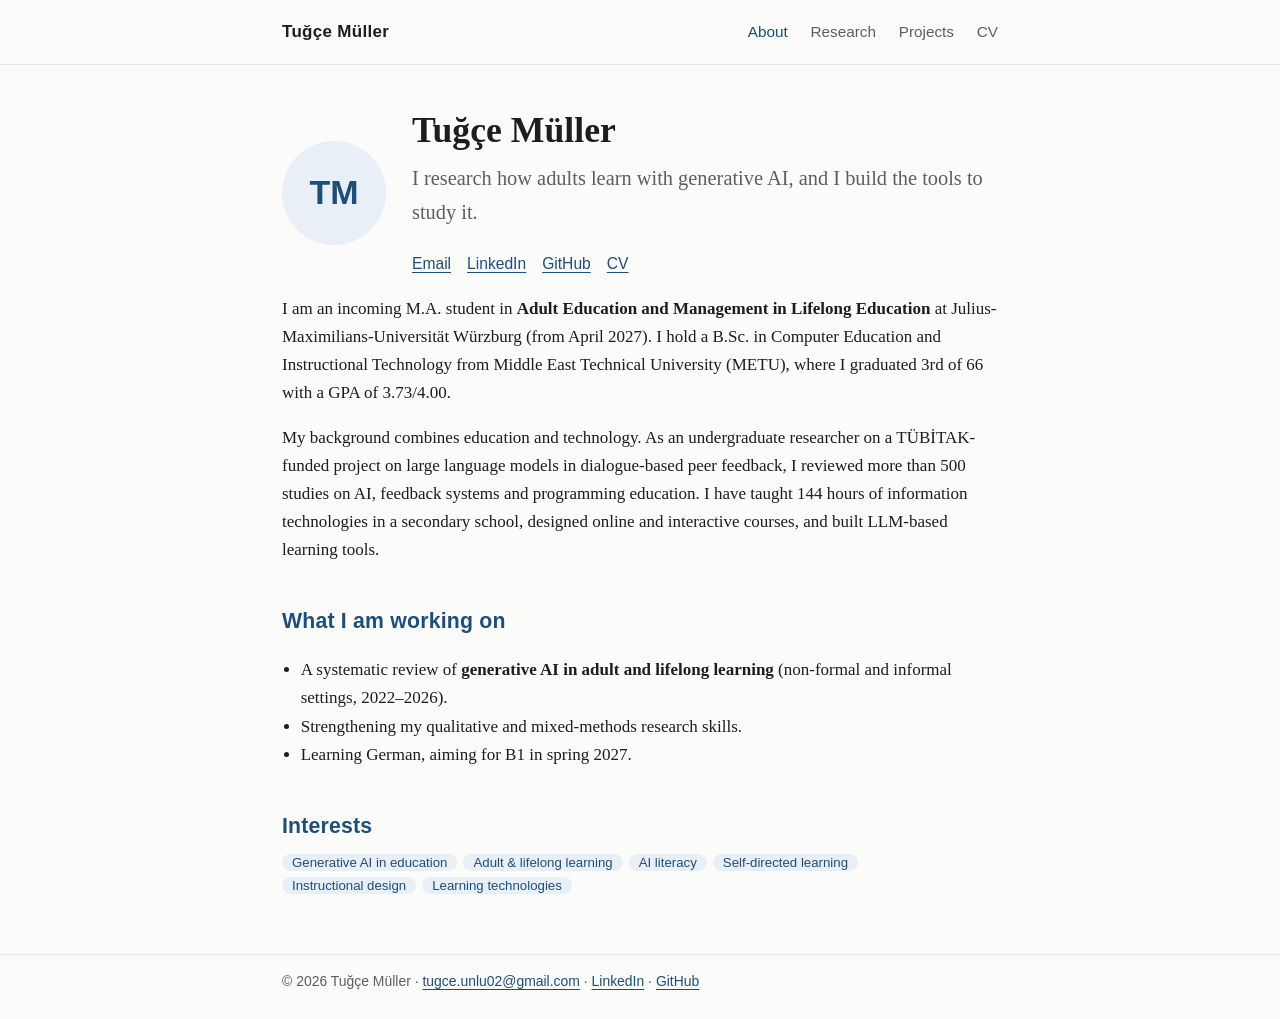
==== index.html @ cf30891e "Add files via upload" ====
<!DOCTYPE html>
<html lang="en">
<head>
<meta charset="utf-8">
<meta name="viewport" content="width=device-width, initial-scale=1">
<title>Tuğçe Müller – AI in adult and lifelong learning</title>
<meta name="description" content="Tuğçe Müller – researching generative AI in adult and lifelong learning. Incoming M.A. student in Adult Education at JMU Würzburg.">
<link rel="stylesheet" href="style.css">
</head>
<body>
<header class="site"><div class="inner">
  <a class="brand" href="index.html">Tuğçe Müller</a>
  <nav>
    <a href="index.html" aria-current="page">About</a>
    <a href="research.html">Research</a>
    <a href="projects.html">Projects</a>
    <a href="cv.html">CV</a>
  </nav>
</div></header>
<main>

<div class="hero">
  <div class="avatar" aria-hidden="true">TM</div>
  <div>
    <h1>Tuğçe Müller</h1>
    <p class="lead">I research how adults learn with generative AI, and I build the tools to study it.</p>
    <div class="links">
      <a href="mailto:tugce.unlu02@gmail.com">Email</a>
      <a href="https://www.linkedin.com/in/tugceunlu2023">LinkedIn</a>
      <a href="https://github.com/tugceunlu">GitHub</a>
      <a href="cv.html">CV</a>
    </div>
  </div>
</div>

<p>I am an incoming M.A. student in <strong>Adult Education and Management in Lifelong Education</strong> at Julius-Maximilians-Universität Würzburg (from April 2027). I hold a B.Sc. in Computer Education and Instructional Technology from Middle East Technical University (METU), where I graduated 3rd of 66 with a GPA of 3.73/4.00.</p>

<p>My background combines education and technology. As an undergraduate researcher on a TÜBİTAK-funded project on large language models in dialogue-based peer feedback, I reviewed more than 500 studies on AI, feedback systems and programming education. I have taught 144 hours of information technologies in a secondary school, designed online and interactive courses, and built LLM-based learning tools.</p>

<h2>What I am working on</h2>
<ul class="clean">
  <li>A systematic review of <strong>generative AI in adult and lifelong learning</strong> (non-formal and informal settings, 2022–2026).</li>
  <li>Strengthening my qualitative and mixed-methods research skills.</li>
  <li>Learning German, aiming for B1 in spring 2027.</li>
</ul>

<h2>Interests</h2>
<div class="tags">
  <span>Generative AI in education</span><span>Adult &amp; lifelong learning</span><span>AI literacy</span><span>Self-directed learning</span><span>Instructional design</span><span>Learning technologies</span>
</div>
</main>
<footer><div class="inner">© 2026 Tuğçe Müller · <a href="mailto:tugce.unlu02@gmail.com">tugce.unlu02@gmail.com</a> · <a href="https://www.linkedin.com/in/tugceunlu2023">LinkedIn</a> · <a href="https://github.com/tugceunlu">GitHub</a></div></footer>
</body>
</html>
---- style.css ----
:root {
  --ink: #1d1d1f;
  --muted: #5a5f66;
  --accent: #1f4e79;
  --accent-soft: #e8eff6;
  --line: #e3e5e8;
  --bg: #fbfbfa;
  --max: 760px;
}
@media (prefers-color-scheme: dark) {
  :root { --ink: #ececec; --muted: #a4a9b0; --accent: #8ab4dd; --accent-soft: #1d2a36; --line: #2c3036; --bg: #141518; }
}
* { box-sizing: border-box; }
html { font-size: 17px; }
body {
  margin: 0; background: var(--bg); color: var(--ink);
  font-family: "Iowan Old Style", "Palatino Linotype", Georgia, serif;
  line-height: 1.65;
}
a { color: var(--accent); text-underline-offset: 3px; }
header.site {
  border-bottom: 1px solid var(--line);
  font-family: -apple-system, "Helvetica Neue", Arial, sans-serif;
}
header.site .inner, main, footer .inner { max-width: var(--max); margin: 0 auto; padding: 0 22px; }
header.site .inner { display: flex; align-items: center; justify-content: space-between; height: 64px; gap: 16px; flex-wrap: wrap; }
.brand { font-weight: 700; color: var(--ink); text-decoration: none; letter-spacing: .3px; }
nav a { color: var(--muted); text-decoration: none; margin-left: 18px; font-size: .9rem; }
nav a[aria-current="page"], nav a:hover { color: var(--accent); }
main { padding-top: 44px; padding-bottom: 60px; }
h1 { font-size: 2.1rem; line-height: 1.2; margin: 0 0 10px; }
h2 { font-size: 1.25rem; margin: 40px 0 10px; color: var(--accent); font-family: -apple-system, "Helvetica Neue", Arial, sans-serif; letter-spacing: .2px; }
h3 { font-size: 1.05rem; margin: 22px 0 4px; font-family: -apple-system, "Helvetica Neue", Arial, sans-serif; }
.lead { font-size: 1.2rem; color: var(--muted); margin: 0 0 22px; }
.hero { display: flex; gap: 26px; align-items: center; margin-bottom: 18px; }
.avatar {
  flex: 0 0 104px; width: 104px; height: 104px; border-radius: 50%;
  background: var(--accent-soft); color: var(--accent);
  display: grid; place-items: center;
  font: 700 2rem -apple-system, "Helvetica Neue", Arial, sans-serif;
  object-fit: cover;
}
.links { font-family: -apple-system, "Helvetica Neue", Arial, sans-serif; font-size: .92rem; display: flex; flex-wrap: wrap; gap: 8px 16px; }
.card { border: 1px solid var(--line); border-radius: 10px; padding: 16px 18px; margin: 14px 0; }
.card h3 { margin-top: 0; }
.meta { color: var(--muted); font-size: .88rem; font-family: -apple-system, "Helvetica Neue", Arial, sans-serif; }
.tags { margin-top: 8px; display: flex; flex-wrap: wrap; gap: 6px; }
.tags span { background: var(--accent-soft); color: var(--accent); border-radius: 999px; padding: 1px 10px; font: .78rem -apple-system, "Helvetica Neue", Arial, sans-serif; }
ul.clean { padding-left: 1.1rem; }
.timeline .item { display: grid; grid-template-columns: 130px 1fr; gap: 14px; padding: 8px 0; border-top: 1px solid var(--line); }
.timeline .when { color: var(--muted); font: .88rem -apple-system, "Helvetica Neue", Arial, sans-serif; padding-top: 3px; }
.btn { display: inline-block; border: 1px solid var(--accent); border-radius: 8px; padding: 6px 14px; text-decoration: none; font: .92rem -apple-system, "Helvetica Neue", Arial, sans-serif; }
footer { border-top: 1px solid var(--line); color: var(--muted); font: .82rem -apple-system, "Helvetica Neue", Arial, sans-serif; }
footer .inner { padding-top: 18px; padding-bottom: 30px; }
@media (max-width: 600px) {
  .hero { flex-direction: column; align-items: flex-start; }
  .timeline .item { grid-template-columns: 1fr; gap: 0; }
  nav a { margin: 0 14px 0 0; }
  header.site .inner { height: auto; padding-top: 12px; padding-bottom: 12px; }
}
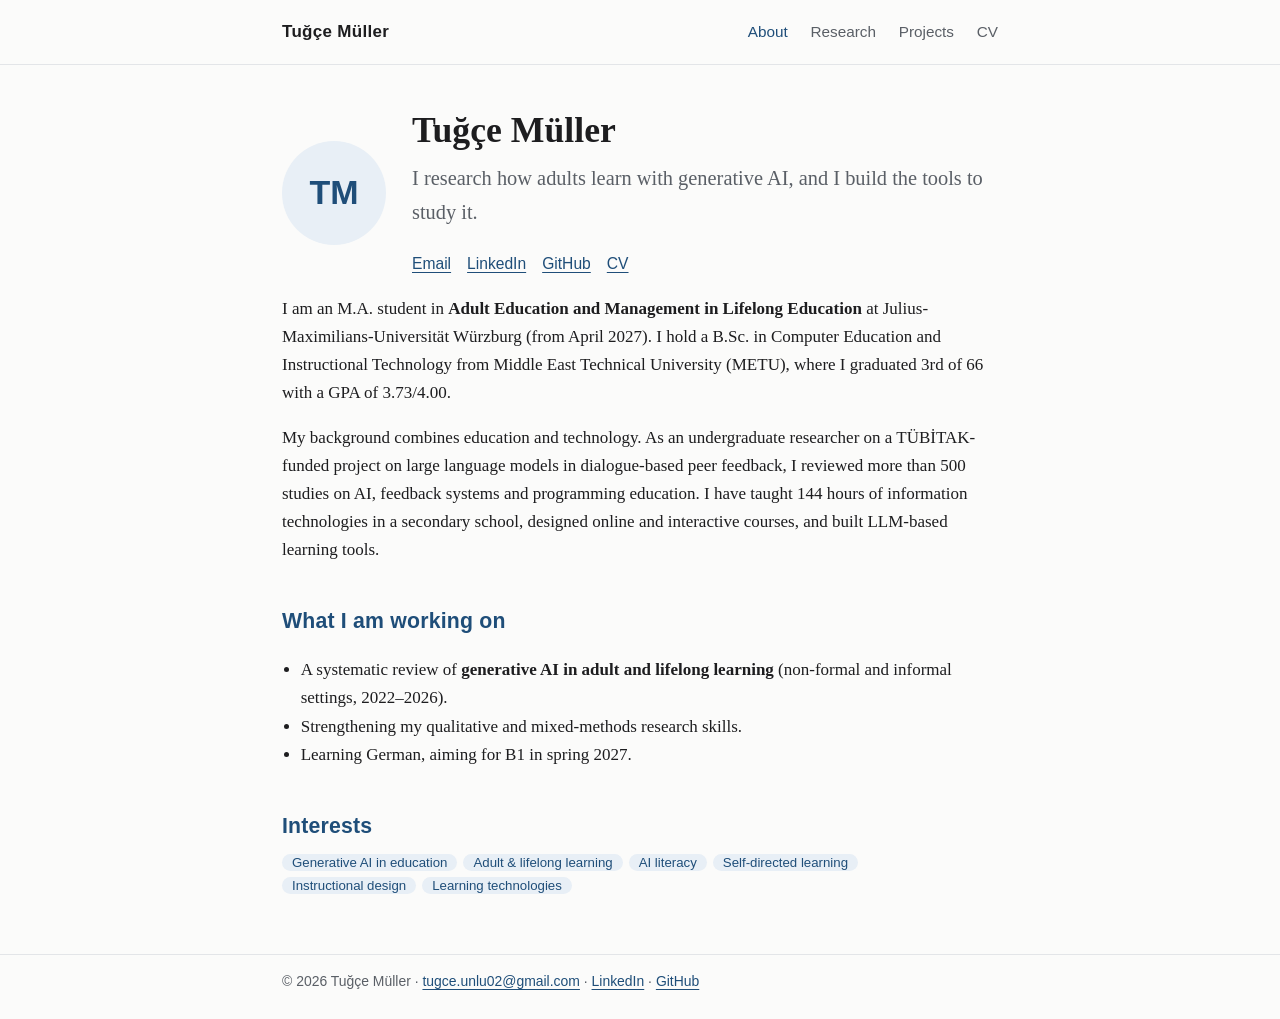
==== commit 6248d012: "Wording update" ====
--- a/index.html
+++ b/index.html
@@ -3,8 +3,8 @@
 <head>
 <meta charset="utf-8">
 <meta name="viewport" content="width=device-width, initial-scale=1">
-<title>Tuğçe Müller – AI in adult and lifelong learning</title>
-<meta name="description" content="Tuğçe Müller – researching generative AI in adult and lifelong learning. Incoming M.A. student in Adult Education at JMU Würzburg.">
+<title>Tuğçe Müller · AI in adult and lifelong learning</title>
+<meta name="description" content="Tuğçe Müller: researching generative AI in adult and lifelong learning. M.A. student in Adult Education at JMU Würzburg.">
 <link rel="stylesheet" href="style.css">
 </head>
 <body>
@@ -25,7 +25,7 @@
     <h1>Tuğçe Müller</h1>
     <p class="lead">I research how adults learn with generative AI, and I build the tools to study it.</p>
     <div class="links">
-      <a href="mailto:tugce.unlu02@gmail.com">Email</a>
+      <a class="em" data-u="tugce.unlu02" data-d="gmail.com" href="#">Email</a>
       <a href="https://www.linkedin.com/in/tugceunlu2023">LinkedIn</a>
       <a href="https://github.com/tugceunlu">GitHub</a>
       <a href="cv.html">CV</a>
@@ -33,7 +33,7 @@
   </div>
 </div>
 
-<p>I am an incoming M.A. student in <strong>Adult Education and Management in Lifelong Education</strong> at Julius-Maximilians-Universität Würzburg (from April 2027). I hold a B.Sc. in Computer Education and Instructional Technology from Middle East Technical University (METU), where I graduated 3rd of 66 with a GPA of 3.73/4.00.</p>
+<p>I am an M.A. student in <strong>Adult Education and Management in Lifelong Education</strong> at Julius-Maximilians-Universität Würzburg (from April 2027). I hold a B.Sc. in Computer Education and Instructional Technology from Middle East Technical University (METU), where I graduated 3rd of 66 with a GPA of 3.73/4.00.</p>
 
 <p>My background combines education and technology. As an undergraduate researcher on a TÜBİTAK-funded project on large language models in dialogue-based peer feedback, I reviewed more than 500 studies on AI, feedback systems and programming education. I have taught 144 hours of information technologies in a secondary school, designed online and interactive courses, and built LLM-based learning tools.</p>
 
@@ -49,6 +49,7 @@
   <span>Generative AI in education</span><span>Adult &amp; lifelong learning</span><span>AI literacy</span><span>Self-directed learning</span><span>Instructional design</span><span>Learning technologies</span>
 </div>
 </main>
-<footer><div class="inner">© 2026 Tuğçe Müller · <a href="mailto:tugce.unlu02@gmail.com">tugce.unlu02@gmail.com</a> · <a href="https://www.linkedin.com/in/tugceunlu2023">LinkedIn</a> · <a href="https://github.com/tugceunlu">GitHub</a></div></footer>
+<footer><div class="inner">© 2026 Tuğçe Müller · <a class="em" data-u="tugce.unlu02" data-d="gmail.com" data-show="1" href="#">tugce.unlu02 [at] gmail.com</a> · <a href="https://www.linkedin.com/in/tugceunlu2023">LinkedIn</a> · <a href="https://github.com/tugceunlu">GitHub</a></div></footer>
+<script src="email.js"></script>
 </body>
 </html>
--- a/style.css
+++ b/style.css
@@ -58,3 +58,5 @@
   nav a { margin: 0 14px 0 0; }
   header.site .inner { height: auto; padding-top: 12px; padding-bottom: 12px; }
 }
+.card img.shot { width: 100%; border-radius: 8px; border: 1px solid var(--line); margin: 0 0 12px; display: block; }
+.card p.links { font-family: -apple-system, "Helvetica Neue", Arial, sans-serif; font-size: .92rem; }
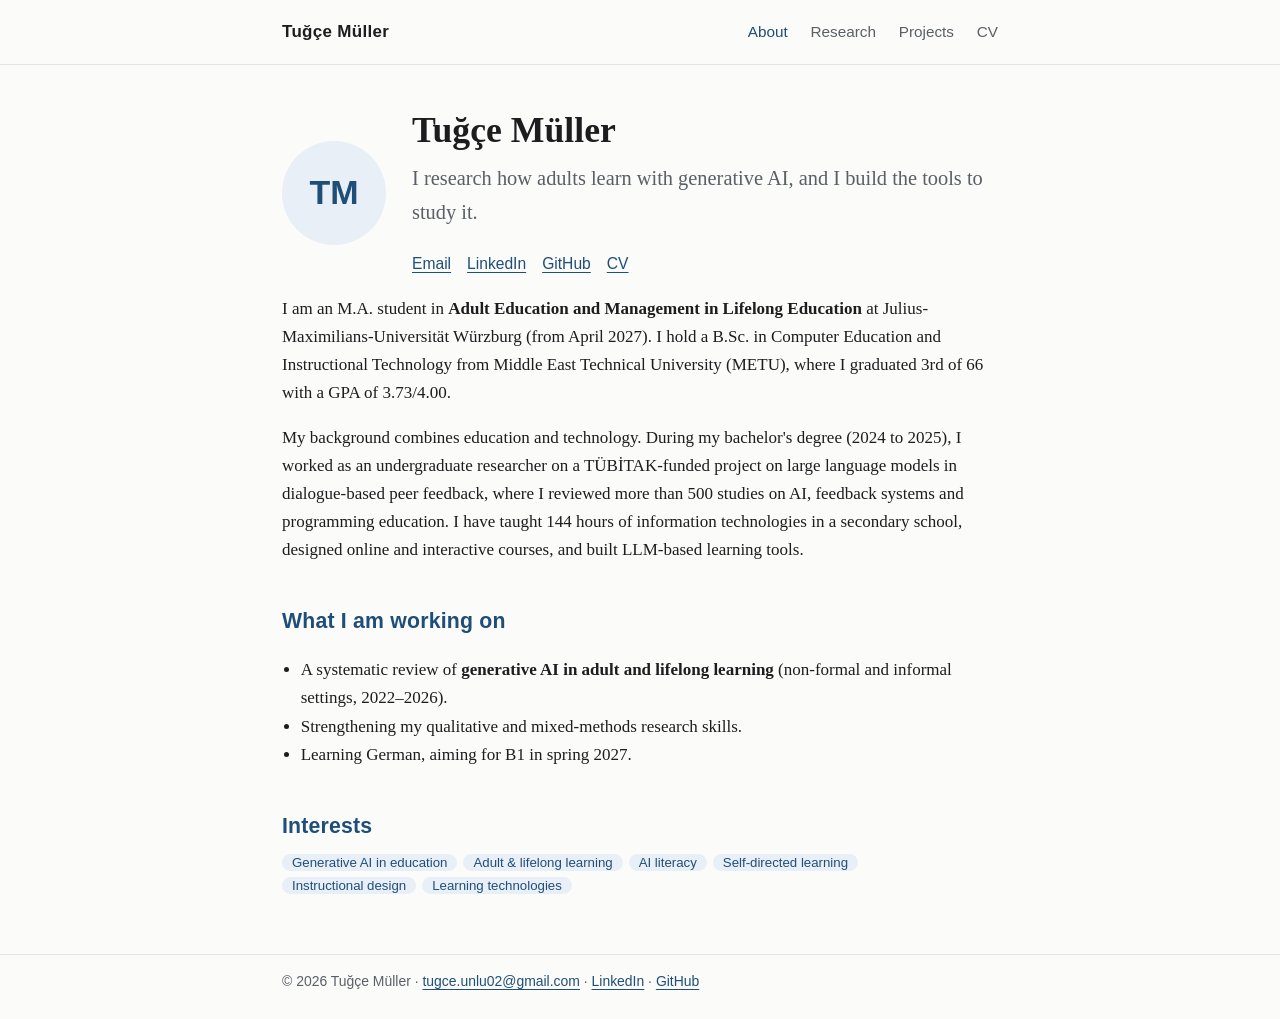
==== commit 751defde: "Wording update" ====
--- a/index.html
+++ b/index.html
@@ -35,7 +35,7 @@
 
 <p>I am an M.A. student in <strong>Adult Education and Management in Lifelong Education</strong> at Julius-Maximilians-Universität Würzburg (from April 2027). I hold a B.Sc. in Computer Education and Instructional Technology from Middle East Technical University (METU), where I graduated 3rd of 66 with a GPA of 3.73/4.00.</p>
 
-<p>My background combines education and technology. As an undergraduate researcher on a TÜBİTAK-funded project on large language models in dialogue-based peer feedback, I reviewed more than 500 studies on AI, feedback systems and programming education. I have taught 144 hours of information technologies in a secondary school, designed online and interactive courses, and built LLM-based learning tools.</p>
+<p>My background combines education and technology. During my bachelor's degree (2024 to 2025), I worked as an undergraduate researcher on a TÜBİTAK-funded project on large language models in dialogue-based peer feedback, where I reviewed more than 500 studies on AI, feedback systems and programming education. I have taught 144 hours of information technologies in a secondary school, designed online and interactive courses, and built LLM-based learning tools.</p>
 
 <h2>What I am working on</h2>
 <ul class="clean">
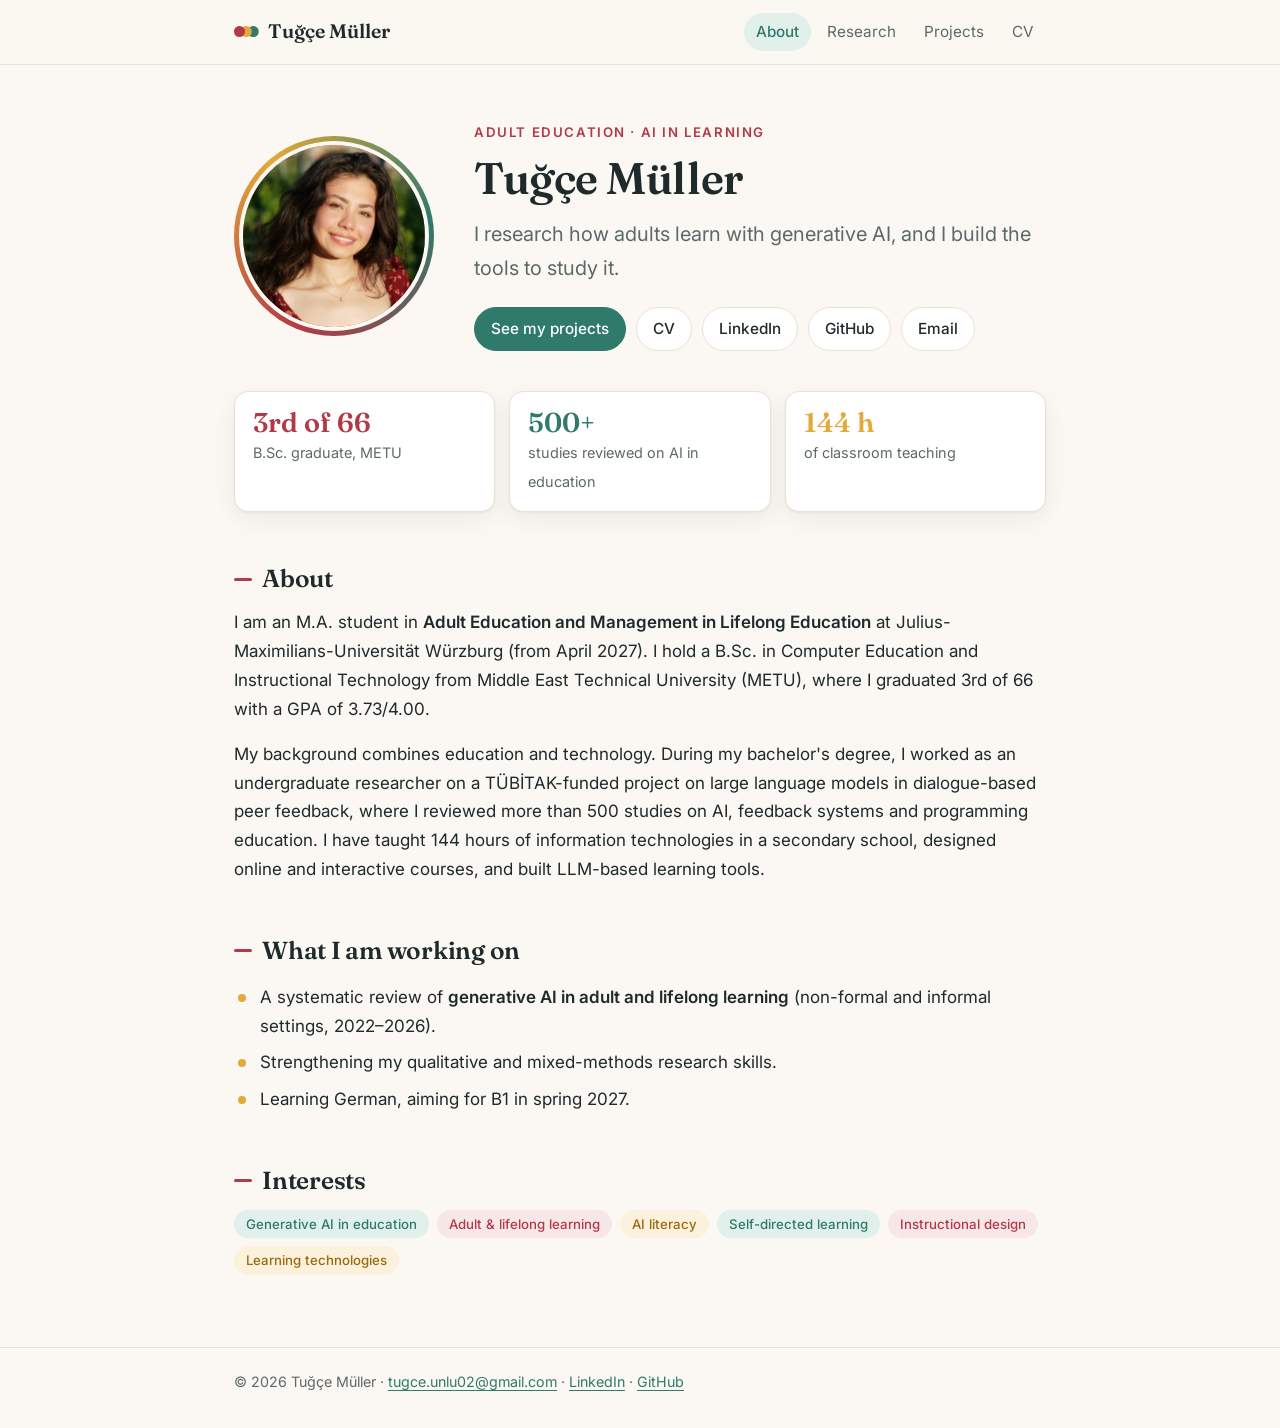
==== commit 76467a1b: "New design" ====
--- a/index.html
+++ b/index.html
@@ -5,6 +5,9 @@
 <meta name="viewport" content="width=device-width, initial-scale=1">
 <title>Tuğçe Müller · AI in adult and lifelong learning</title>
 <meta name="description" content="Tuğçe Müller: researching generative AI in adult and lifelong learning. M.A. student in Adult Education at JMU Würzburg.">
+<link rel="preconnect" href="https://fonts.googleapis.com">
+<link rel="preconnect" href="https://fonts.gstatic.com" crossorigin>
+<link href="https://fonts.googleapis.com/css2?family=Fraunces:opsz,wght@9..144,500;9..144,600&family=Inter:wght@400;500;600&display=swap" rel="stylesheet">
 <link rel="stylesheet" href="style.css">
 </head>
 <body>
@@ -20,22 +23,31 @@
 <main>
 
 <div class="hero">
-  <div class="avatar" aria-hidden="true">TM</div>
+  <div class="avatar"><img src="img/profile.jpg" alt="Tuğçe Müller" onerror="this.replaceWith(Object.assign(document.createElement('span'),{textContent:'TM'}))"></div>
   <div>
+    <p class="eyebrow">Adult education · AI in learning</p>
     <h1>Tuğçe Müller</h1>
     <p class="lead">I research how adults learn with generative AI, and I build the tools to study it.</p>
-    <div class="links">
-      <a class="em" data-u="tugce.unlu02" data-d="gmail.com" href="#">Email</a>
-      <a href="https://www.linkedin.com/in/tugceunlu2023">LinkedIn</a>
-      <a href="https://github.com/tugceunlu">GitHub</a>
-      <a href="cv.html">CV</a>
+    <div class="buttons">
+      <a class="btn primary" href="projects.html">See my projects</a>
+      <a class="btn" href="cv.html">CV</a>
+      <a class="btn" href="https://www.linkedin.com/in/tugceunlu2023">LinkedIn</a>
+      <a class="btn" href="https://github.com/tugceunlu">GitHub</a>
+      <a class="btn em" data-u="tugce.unlu02" data-d="gmail.com" href="#">Email</a>
     </div>
   </div>
 </div>
 
+<div class="facts">
+  <div class="fact"><b>3rd of 66</b><span>B.Sc. graduate, METU</span></div>
+  <div class="fact"><b>500+</b><span>studies reviewed on AI in education</span></div>
+  <div class="fact"><b>144 h</b><span>of classroom teaching</span></div>
+</div>
+
+<h2>About</h2>
 <p>I am an M.A. student in <strong>Adult Education and Management in Lifelong Education</strong> at Julius-Maximilians-Universität Würzburg (from April 2027). I hold a B.Sc. in Computer Education and Instructional Technology from Middle East Technical University (METU), where I graduated 3rd of 66 with a GPA of 3.73/4.00.</p>
 
-<p>My background combines education and technology. During my bachelor's degree (2024 to 2025), I worked as an undergraduate researcher on a TÜBİTAK-funded project on large language models in dialogue-based peer feedback, where I reviewed more than 500 studies on AI, feedback systems and programming education. I have taught 144 hours of information technologies in a secondary school, designed online and interactive courses, and built LLM-based learning tools.</p>
+<p>My background combines education and technology. During my bachelor's degree, I worked as an undergraduate researcher on a TÜBİTAK-funded project on large language models in dialogue-based peer feedback, where I reviewed more than 500 studies on AI, feedback systems and programming education. I have taught 144 hours of information technologies in a secondary school, designed online and interactive courses, and built LLM-based learning tools.</p>
 
 <h2>What I am working on</h2>
 <ul class="clean">
--- a/style.css
+++ b/style.css
@@ -1,62 +1,113 @@
+/* Tuğçe Müller · personal website
+   Palette: warm paper, deep ink, raspberry and teal accents, a touch of gold. */
 :root {
-  --ink: #1d1d1f;
-  --muted: #5a5f66;
-  --accent: #1f4e79;
-  --accent-soft: #e8eff6;
-  --line: #e3e5e8;
-  --bg: #fbfbfa;
-  --max: 760px;
+  --bg: #fbf8f3;
+  --surface: #ffffff;
+  --ink: #1e2a2b;
+  --muted: #5d6968;
+  --line: #e9e2d7;
+  --rose: #b23a48;
+  --rose-tint: #f8e7e9;
+  --teal: #2f7a6b;
+  --teal-tint: #e2f0ec;
+  --gold: #e3a93b;
+  --gold-tint: #fbf1dc;
+  --shadow: 0 1px 2px rgba(30, 42, 43, .05), 0 8px 24px rgba(30, 42, 43, .06);
+  --max: 860px;
+  --serif: "Fraunces", "Iowan Old Style", Georgia, serif;
+  --sans: "Inter", -apple-system, "Helvetica Neue", Arial, sans-serif;
 }
 @media (prefers-color-scheme: dark) {
-  :root { --ink: #ececec; --muted: #a4a9b0; --accent: #8ab4dd; --accent-soft: #1d2a36; --line: #2c3036; --bg: #141518; }
+  :root {
+    --bg: #121716; --surface: #19201f; --ink: #e9eeec; --muted: #9eaba8; --line: #283230;
+    --rose: #e57b88; --rose-tint: #2c1c1f; --teal: #6cc4af; --teal-tint: #15292a;
+    --gold: #f0c266; --gold-tint: #2a2416;
+    --shadow: 0 1px 2px rgba(0,0,0,.3), 0 8px 24px rgba(0,0,0,.25);
+  }
 }
+
 * { box-sizing: border-box; }
-html { font-size: 17px; }
-body {
-  margin: 0; background: var(--bg); color: var(--ink);
-  font-family: "Iowan Old Style", "Palatino Linotype", Georgia, serif;
-  line-height: 1.65;
+html { font-size: 17px; scroll-behavior: smooth; }
+body { margin: 0; background: var(--bg); color: var(--ink); font-family: var(--sans); line-height: 1.7; -webkit-font-smoothing: antialiased; }
+a { color: var(--teal); text-decoration-thickness: 1px; text-underline-offset: 3px; }
+a:hover { color: var(--rose); }
+strong { font-weight: 600; }
+
+/* header */
+header.site { position: sticky; top: 0; z-index: 10; background: color-mix(in srgb, var(--bg) 85%, transparent); backdrop-filter: saturate(160%) blur(10px); border-bottom: 1px solid var(--line); }
+header.site .inner, main, footer .inner { max-width: var(--max); margin: 0 auto; padding: 0 24px; }
+header.site .inner { display: flex; align-items: center; justify-content: space-between; height: 64px; gap: 16px; }
+.brand { font-family: var(--serif); font-weight: 600; font-size: 1.15rem; color: var(--ink); text-decoration: none; }
+.brand::before { content: ""; display: inline-block; width: .55em; height: .55em; border-radius: 50%; background: var(--rose); margin-right: .45em; box-shadow: .35em 0 0 var(--gold), .7em 0 0 var(--teal); margin-right: 1.2em; vertical-align: .08em; }
+nav { display: flex; gap: 4px; }
+nav a { color: var(--muted); text-decoration: none; font-size: .9rem; padding: 6px 12px; border-radius: 999px; }
+nav a:hover { color: var(--ink); background: var(--surface); }
+nav a[aria-current="page"] { color: var(--teal); background: var(--teal-tint); font-weight: 500; }
+
+/* type */
+main { padding-top: 56px; padding-bottom: 72px; }
+h1, h2, h3 { font-family: var(--serif); line-height: 1.2; letter-spacing: -.01em; }
+h1 { font-size: 2.6rem; font-weight: 600; margin: 0 0 12px; }
+h2 { font-size: 1.45rem; font-weight: 600; margin: 52px 0 14px; display: flex; align-items: center; gap: 10px; }
+h2::before { content: ""; width: 18px; height: 3px; border-radius: 3px; background: var(--rose); }
+h3 { font-size: 1.12rem; font-weight: 600; margin: 0 0 4px; }
+.lead { font-size: 1.18rem; color: var(--muted); margin: 0 0 22px; }
+p { margin: 0 0 16px; }
+
+/* hero */
+.hero { display: grid; grid-template-columns: 200px 1fr; gap: 40px; align-items: center; margin-bottom: 40px; }
+.avatar { width: 200px; height: 200px; border-radius: 50%; padding: 5px; background: conic-gradient(from 200deg, var(--rose), var(--gold), var(--teal), var(--rose)); }
+.avatar img, .avatar span { width: 100%; height: 100%; border-radius: 50%; object-fit: cover; display: grid; place-items: center; background: var(--surface); border: 4px solid var(--bg); font: 600 3rem var(--serif); color: var(--teal); }
+.eyebrow { font-size: .78rem; font-weight: 600; letter-spacing: .12em; text-transform: uppercase; color: var(--rose); margin: 0 0 8px; }
+.buttons { display: flex; flex-wrap: wrap; gap: 10px; }
+.btn { display: inline-flex; align-items: center; gap: 6px; padding: 8px 16px; border-radius: 999px; font-size: .9rem; font-weight: 500; text-decoration: none; border: 1px solid var(--line); color: var(--ink); background: var(--surface); transition: transform .15s, border-color .15s; }
+.btn:hover { transform: translateY(-1px); border-color: var(--teal); color: var(--teal); }
+.btn.primary { background: var(--teal); border-color: var(--teal); color: #fff; }
+.btn.primary:hover { background: var(--rose); border-color: var(--rose); color: #fff; }
+
+/* facts */
+.facts { display: grid; grid-template-columns: repeat(3, 1fr); gap: 14px; margin: 8px 0 8px; }
+.fact { background: var(--surface); border: 1px solid var(--line); border-radius: 14px; padding: 16px 18px; box-shadow: var(--shadow); }
+.fact b { display: block; font: 600 1.6rem var(--serif); color: var(--rose); line-height: 1.1; }
+.fact:nth-child(2) b { color: var(--teal); }
+.fact:nth-child(3) b { color: var(--gold); }
+.fact span { font-size: .85rem; color: var(--muted); }
+
+/* cards */
+.card { background: var(--surface); border: 1px solid var(--line); border-radius: 16px; padding: 22px 24px; margin: 16px 0; box-shadow: var(--shadow); transition: transform .2s, box-shadow .2s; }
+.card:hover { transform: translateY(-2px); box-shadow: 0 2px 4px rgba(30,42,43,.06), 0 14px 32px rgba(30,42,43,.09); }
+.card img.shot { width: 100%; border-radius: 10px; border: 1px solid var(--line); margin: 0 0 16px; display: block; }
+.meta { color: var(--muted); font-size: .86rem; margin: 0 0 10px; }
+.card p.links { font-size: .92rem; margin: 12px 0 0; }
+.card p.links a { font-weight: 500; }
+
+/* tags */
+.tags { margin-top: 10px; display: flex; flex-wrap: wrap; gap: 8px; }
+.tags span { background: var(--teal-tint); color: var(--teal); border-radius: 999px; padding: 3px 12px; font-size: .78rem; font-weight: 500; }
+.tags span:nth-child(3n+2) { background: var(--rose-tint); color: var(--rose); }
+.tags span:nth-child(3n) { background: var(--gold-tint); color: #9a6a10; }
+@media (prefers-color-scheme: dark) { .tags span:nth-child(3n) { color: var(--gold); } }
+
+/* lists, timeline */
+ul.clean { padding-left: 0; list-style: none; }
+ul.clean li { padding-left: 26px; position: relative; margin: 8px 0; }
+ul.clean li::before { content: ""; position: absolute; left: 4px; top: .65em; width: 8px; height: 8px; border-radius: 50%; background: var(--gold); }
+.timeline .item { display: grid; grid-template-columns: 130px 1fr; gap: 18px; padding: 14px 0; border-top: 1px solid var(--line); }
+.timeline .when { color: var(--rose); font-size: .86rem; font-weight: 500; padding-top: 2px; }
+
+/* footer */
+footer { border-top: 1px solid var(--line); color: var(--muted); font-size: .84rem; }
+footer .inner { padding-top: 22px; padding-bottom: 34px; }
+
+@media (max-width: 680px) {
+  html { font-size: 16px; }
+  header.site .inner { height: auto; flex-direction: column; align-items: flex-start; padding-top: 12px; padding-bottom: 10px; gap: 6px; }
+  nav { margin-left: -12px; }
+  main { padding-top: 36px; }
+  h1 { font-size: 2.1rem; }
+  .hero { grid-template-columns: 1fr; gap: 24px; }
+  .avatar { width: 150px; height: 150px; }
+  .facts { grid-template-columns: 1fr; }
+  .timeline .item { grid-template-columns: 1fr; gap: 2px; }
 }
-a { color: var(--accent); text-underline-offset: 3px; }
-header.site {
-  border-bottom: 1px solid var(--line);
-  font-family: -apple-system, "Helvetica Neue", Arial, sans-serif;
-}
-header.site .inner, main, footer .inner { max-width: var(--max); margin: 0 auto; padding: 0 22px; }
-header.site .inner { display: flex; align-items: center; justify-content: space-between; height: 64px; gap: 16px; flex-wrap: wrap; }
-.brand { font-weight: 700; color: var(--ink); text-decoration: none; letter-spacing: .3px; }
-nav a { color: var(--muted); text-decoration: none; margin-left: 18px; font-size: .9rem; }
-nav a[aria-current="page"], nav a:hover { color: var(--accent); }
-main { padding-top: 44px; padding-bottom: 60px; }
-h1 { font-size: 2.1rem; line-height: 1.2; margin: 0 0 10px; }
-h2 { font-size: 1.25rem; margin: 40px 0 10px; color: var(--accent); font-family: -apple-system, "Helvetica Neue", Arial, sans-serif; letter-spacing: .2px; }
-h3 { font-size: 1.05rem; margin: 22px 0 4px; font-family: -apple-system, "Helvetica Neue", Arial, sans-serif; }
-.lead { font-size: 1.2rem; color: var(--muted); margin: 0 0 22px; }
-.hero { display: flex; gap: 26px; align-items: center; margin-bottom: 18px; }
-.avatar {
-  flex: 0 0 104px; width: 104px; height: 104px; border-radius: 50%;
-  background: var(--accent-soft); color: var(--accent);
-  display: grid; place-items: center;
-  font: 700 2rem -apple-system, "Helvetica Neue", Arial, sans-serif;
-  object-fit: cover;
-}
-.links { font-family: -apple-system, "Helvetica Neue", Arial, sans-serif; font-size: .92rem; display: flex; flex-wrap: wrap; gap: 8px 16px; }
-.card { border: 1px solid var(--line); border-radius: 10px; padding: 16px 18px; margin: 14px 0; }
-.card h3 { margin-top: 0; }
-.meta { color: var(--muted); font-size: .88rem; font-family: -apple-system, "Helvetica Neue", Arial, sans-serif; }
-.tags { margin-top: 8px; display: flex; flex-wrap: wrap; gap: 6px; }
-.tags span { background: var(--accent-soft); color: var(--accent); border-radius: 999px; padding: 1px 10px; font: .78rem -apple-system, "Helvetica Neue", Arial, sans-serif; }
-ul.clean { padding-left: 1.1rem; }
-.timeline .item { display: grid; grid-template-columns: 130px 1fr; gap: 14px; padding: 8px 0; border-top: 1px solid var(--line); }
-.timeline .when { color: var(--muted); font: .88rem -apple-system, "Helvetica Neue", Arial, sans-serif; padding-top: 3px; }
-.btn { display: inline-block; border: 1px solid var(--accent); border-radius: 8px; padding: 6px 14px; text-decoration: none; font: .92rem -apple-system, "Helvetica Neue", Arial, sans-serif; }
-footer { border-top: 1px solid var(--line); color: var(--muted); font: .82rem -apple-system, "Helvetica Neue", Arial, sans-serif; }
-footer .inner { padding-top: 18px; padding-bottom: 30px; }
-@media (max-width: 600px) {
-  .hero { flex-direction: column; align-items: flex-start; }
-  .timeline .item { grid-template-columns: 1fr; gap: 0; }
-  nav a { margin: 0 14px 0 0; }
-  header.site .inner { height: auto; padding-top: 12px; padding-bottom: 12px; }
-}
-.card img.shot { width: 100%; border-radius: 8px; border: 1px solid var(--line); margin: 0 0 12px; display: block; }
-.card p.links { font-family: -apple-system, "Helvetica Neue", Arial, sans-serif; font-size: .92rem; }
+@media (prefers-color-scheme: dark) { .btn.primary, .btn.primary:hover { color: #0f1514; } }
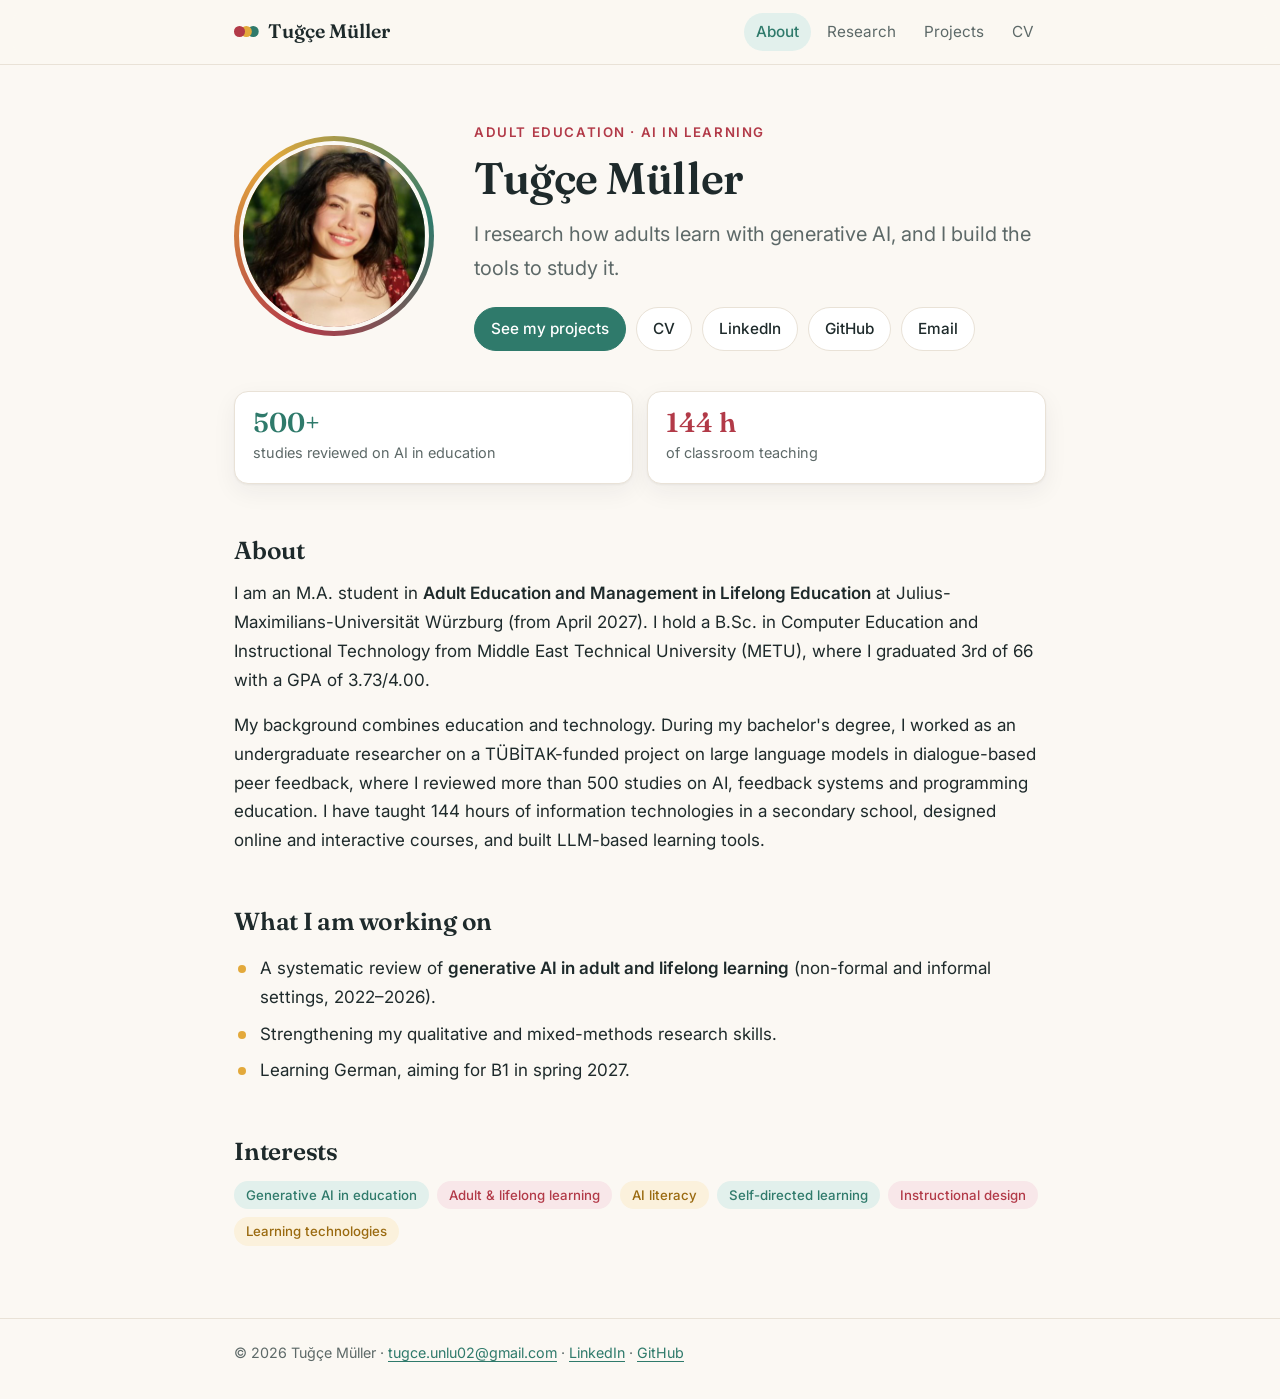
==== commit c6cd1348: "Design tweaks" ====
--- a/index.html
+++ b/index.html
@@ -39,7 +39,6 @@
 </div>
 
 <div class="facts">
-  <div class="fact"><b>3rd of 66</b><span>B.Sc. graduate, METU</span></div>
   <div class="fact"><b>500+</b><span>studies reviewed on AI in education</span></div>
   <div class="fact"><b>144 h</b><span>of classroom teaching</span></div>
 </div>
--- a/style.css
+++ b/style.css
@@ -48,8 +48,7 @@
 main { padding-top: 56px; padding-bottom: 72px; }
 h1, h2, h3 { font-family: var(--serif); line-height: 1.2; letter-spacing: -.01em; }
 h1 { font-size: 2.6rem; font-weight: 600; margin: 0 0 12px; }
-h2 { font-size: 1.45rem; font-weight: 600; margin: 52px 0 14px; display: flex; align-items: center; gap: 10px; }
-h2::before { content: ""; width: 18px; height: 3px; border-radius: 3px; background: var(--rose); }
+h2 { font-size: 1.45rem; font-weight: 600; margin: 52px 0 14px; }
 h3 { font-size: 1.12rem; font-weight: 600; margin: 0 0 4px; }
 .lead { font-size: 1.18rem; color: var(--muted); margin: 0 0 22px; }
 p { margin: 0 0 16px; }
@@ -66,11 +65,10 @@
 .btn.primary:hover { background: var(--rose); border-color: var(--rose); color: #fff; }
 
 /* facts */
-.facts { display: grid; grid-template-columns: repeat(3, 1fr); gap: 14px; margin: 8px 0 8px; }
+.facts { display: grid; grid-template-columns: repeat(2, 1fr); gap: 14px; margin: 8px 0 8px; }
 .fact { background: var(--surface); border: 1px solid var(--line); border-radius: 14px; padding: 16px 18px; box-shadow: var(--shadow); }
-.fact b { display: block; font: 600 1.6rem var(--serif); color: var(--rose); line-height: 1.1; }
-.fact:nth-child(2) b { color: var(--teal); }
-.fact:nth-child(3) b { color: var(--gold); }
+.fact b { display: block; font: 600 1.6rem var(--serif); color: var(--teal); line-height: 1.1; }
+.fact:nth-child(2) b { color: var(--rose); }
 .fact span { font-size: .85rem; color: var(--muted); }
 
 /* cards */
